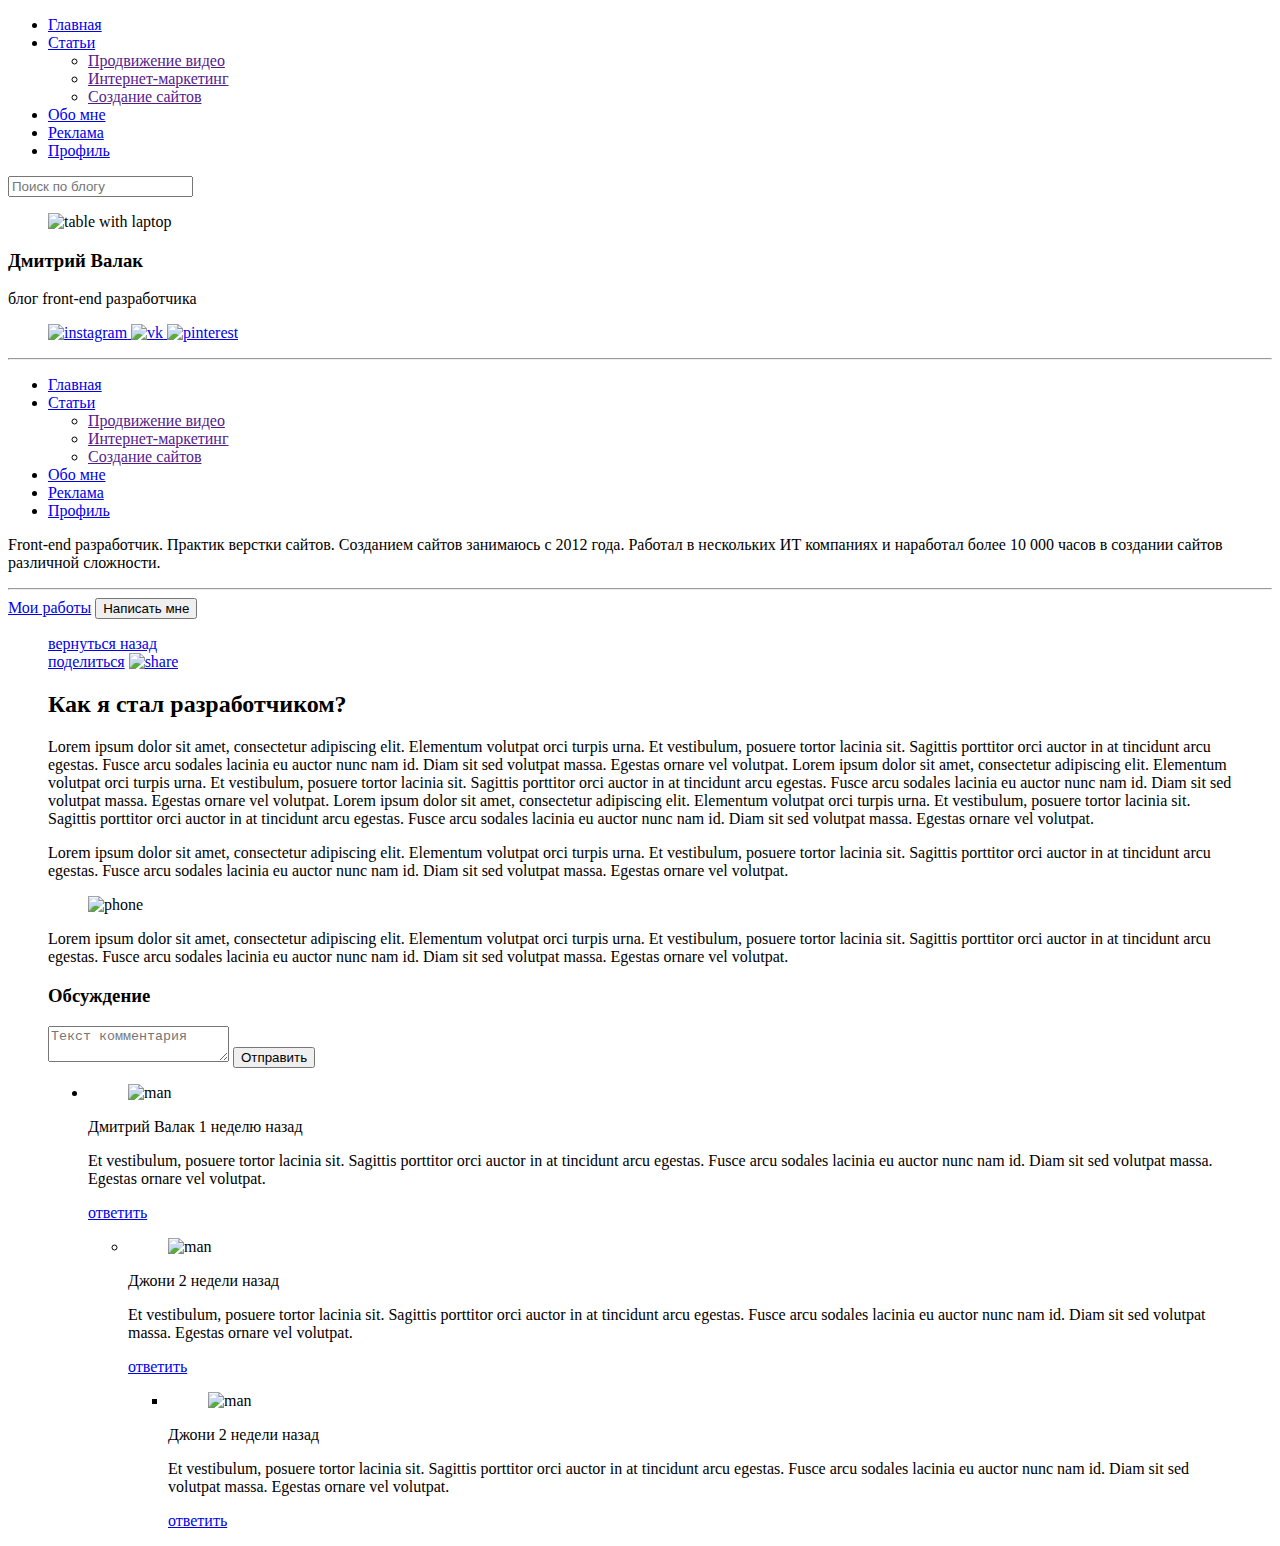
==== about.html @ 5c12fbd5 "Add 12 files html" ====
<!DOCTYPE html>

<html lang="ru">

<head>
   <meta charset="UTF-8">
   <meta http-equiv="X-UA-Compatible" content="IE=edge">
   <meta name="viewport" content="width=device-width, initial-scale=1.0">
   <link href="https://fonts.googleapis.com/css?family=Roboto:300,regular,500" rel="stylesheet" />
   <link href="https://fonts.googleapis.com/css?family=Lato:regular" rel="stylesheet" />
   <link rel="stylesheet" href="css/style.min.css">
   <title>about</title>
</head>

<body>
   <div class="wrapper">
      <!-- Header -->
      <header class="header">
   <div class="header__row">
      <nav class="header__menu  menu">
         <div class="menu__icon  icon-menu">
            <span></span>
            <span></span>
            <span></span>
         </div>
         <div class="menu__body">
            <ul class="menu__list">
               <li class="menu__item">
                  <!-- подключаем страницы и меняем стили у активной ссылки(страницы) -->
                  <a href="index.html" class="menu__link ">Главная</a>
               </li>
               <!-- подключаем страницы и меняем стили у активной ссылки(страницы) -->
               <li class="menu__item"><a href="post-single.html" class="menu__link has-subnav">Статьи</a>
                  <ul class="sub-menu">
                     <li class="sub-menu__item"><a href="" class="sub-menu__link">Продвижение видео</a></li>
                     <li class="sub-menu__item"><a href="" class="sub-menu__link">Интернет-маркетинг</a></li>
                     <li class="sub-menu__item"><a href="" class="sub-menu__link">Создание сайтов</a></li>
                  </ul>
               </li>
               <li class="menu__item"><a href="about.html" class="menu__link">Обо мне</a></li>
               <li class="menu__item"><a href="ads.html" class="menu__link">Реклама</a></li>
               <li class="menu__item"><a href="profile.html" class="menu__link">Профиль</a></li>

            </ul>
         </div>
      </nav>
      <form action="search.html" class="header__form" method="get">
         <input type="text" class="header__input" tabindex="1" placeholder="Поиск по блогу">
      </form>

   </div>

</header>
      <div class="content">
         <!-- Aside(Sidebar) -->
         <aside class="sidebar">
   <div class="sidebar__header  header-sidebar">
      <figure class="header-sidebar__image">
         <img src="./img/Aside-img.jpg" alt="table with laptop">
      </figure>
   </div>
   <div class="sidebar__content">

      <div class="sidebar__person  person-sidebar">
         <div class="person-sidebar__header">
            <figure class="person-sidebar__image">
               <!-- <img src="./img/sidebar-person.png" alt="man"> -->
            </figure>
            <div class="person-sidebar__info">

               <h3 class="person-sidebar__name">Дмитрий Валак</h3>
               <p class="person-sidebar__prof">блог front-end разработчика</p>
            </div>
         </div>


         <figure class="person-sidebar__social  sidebar-social">
            </a>
            <a href="https://www.instagram.com/" class="sidebar-social__link " target="_blank">
               <img src="./img/icons/sidebar-icon-instagram.svg" alt="instagram">
            </a>
            <a href="https://vk.com/" class="sidebar-social__link " target="_blank">
               <img src="./img/icons/sidebar-icon-vk.svg" alt="vk">
            </a>
            <a href="https://ru.pinterest.com/" class="sidebar-social__link " target="_blank">
               <img src="./img/icons/sidebar-icon-pinterest.svg" alt="pinterest">
            </a>
         </figure>
         <hr class="person-sidebar__line">

         <nav class="aside-menu  ">

            <div class="aside-menu__body">
               <ul class="aside-menu__list">
                  <li class="aside-menu__item">
                     <!-- подключаем страницы и меняем стили у активной ссылки(страницы) -->
                     <a href="index.html" class="aside-menu__link ">Главная</a>
                  </li>
                  <!-- подключаем страницы и меняем стили у активной ссылки(страницы) -->
                  <li class="aside-menu__item"><a href="post-single.html" class="aside-menu__link has-subnav">Статьи</a>
                     <ul class="aside-sub-menu">
                        <li class="aside-sub-menu__item"><a href="" class="aside-sub-menu__link">Продвижение видео</a>
                        </li>
                        <li class="aside-sub-menu__item"><a href="" class="aside-sub-menu__link">Интернет-маркетинг</a>
                        </li>
                        <li class="aside-sub-menu__item"><a href="" class="aside-sub-menu__link">Создание сайтов</a>
                        </li>
                     </ul>
                  </li>
                  <li class="aside-menu__item"><a href="text-page.html" class="aside-menu__link">Обо мне</a></li>
                  <li class="aside-menu__item"><a href="ads.html" class="aside-menu__link">Реклама</a></li>
                  <li class="aside-menu__item"><a href="profile.html" class="aside-menu__link">Профиль</a></li>

               </ul>
            </div>
         </nav>

         <p class="person-sidebar__text">Front-end разработчик. Практик верстки сайтов.
            Созданием сайтов занимаюсь с 2012 года. Работал в нескольких ИТ компаниях и наработал более 10 000 часов
            в создании
            сайтов различной сложности.</p>
         <hr class="person-sidebar__line">
         <div class="person-sidebar__buttons">
            <a href="works.html" class="person-sidebar__btn sidebar__btn--red">Мои работы</a>
            <button class="person-sidebar__btn sidebar__btn--blue  modal-more-btn" data-modal="contact-modal"
               type="button">Написать мне</button>
         </div>
      </div>

   </div>



</aside>

         <main class="page">
            <!-- Post-single -->
            <div class="post about-page">
               <div class="container">
                  <figure class="post__card  post-single__card">
                     <div class="post-single__header">
                        <a href="#" class="post-single__back">вернуться назад</a>
                        <div class="post-single__share">
                           <a href="#" class="post-single__link">поделиться</a>
                           <a href="#">

                              <img src="./img/icons/share.svg" alt="share">
                           </a>
                        </div>
                     </div>
                     <figcaption class="post__content">
                        <h2 class="post__title  post-title">Как я стал разработчиком?</h2>
                        <p class=" post__text post-text">Lorem ipsum dolor sit amet, consectetur adipiscing elit.
                           Elementum volutpat orci turpis urna. Et vestibulum, posuere
                           tortor lacinia sit. Sagittis porttitor orci auctor in at tincidunt arcu egestas. Fusce arcu
                           sodales lacinia eu auctor
                           nunc nam id. Diam sit sed volutpat massa. Egestas ornare vel volutpat. Lorem ipsum dolor sit
                           amet, consectetur
                           adipiscing elit. Elementum volutpat orci turpis urna. Et vestibulum, posuere tortor lacinia
                           sit. Sagittis porttitor orci
                           auctor in at tincidunt arcu egestas. Fusce arcu sodales lacinia eu auctor nunc nam id. Diam
                           sit sed volutpat massa.
                           Egestas ornare vel volutpat.

                           Lorem ipsum dolor sit amet, consectetur adipiscing elit. Elementum volutpat orci turpis urna.
                           Et vestibulum, posuere
                           tortor lacinia sit. Sagittis porttitor orci auctor in at tincidunt arcu egestas. Fusce arcu
                           sodales lacinia eu auctor
                           nunc nam id. Diam sit sed volutpat massa. Egestas ornare vel volutpat.</p>
                        <p class="post__text  post-text">Lorem ipsum dolor sit amet, consectetur adipiscing elit.
                           Elementum volutpat orci turpis urna. Et vestibulum, posuere
                           tortor lacinia sit. Sagittis porttitor orci auctor in at tincidunt arcu egestas. Fusce
                           arcu
                           sodales lacinia eu auctor
                           nunc nam id. Diam sit sed volutpat massa. Egestas ornare vel volutpat.</p>
                        <figure class="post__image  post-single__image">
                           <img src="./img/post-single.jpg" alt="phone">
                        </figure>
                        <p class="post__text  post-text">Lorem ipsum dolor sit amet, consectetur adipiscing elit.
                           Elementum volutpat orci turpis urna. Et vestibulum, posuere
                           tortor lacinia sit. Sagittis porttitor orci auctor in at tincidunt arcu egestas. Fusce
                           arcu
                           sodales lacinia eu auctor
                           nunc nam id. Diam sit sed volutpat massa. Egestas ornare vel volutpat.</p>
                     </figcaption>
                     <div class="post__footer">

                        <div class="post__comments comments">
                           <h3 class="comments__title">Обсуждение</h3>

                           <form action="/" class="comments__form" method="post">
                              <textarea name="" id="" class="comments__textarea" placeholder="Текст комментария"
                                 tabindex="1"></textarea>
                              <button class="comments__bt" type="submit">Отправить</button>

                           </form>
                           <div class="comment__body">
                              <ul class="comment__item  comment__item-1">
                                 <li class="comment__person person-comment">
                                    <div class="person-comment__info">
                                       <figure class="person-comment__image">
                                          <img src="./img/comment-person-1.svg" alt="man">
                                       </figure>
                                       <div class="person-comment__desc">

                                          <span class="person-comment__name">Дмитрий Валак</span>

                                          <time class="person-comment__date post-date">1 неделю назад</time>
                                       </div>

                                    </div>
                                    <p class="comment__text">Et vestibulum, posuere tortor lacinia sit. Sagittis
                                       porttitor
                                       orci auctor in at tincidunt arcu egestas. Fusce arcu
                                       sodales lacinia eu auctor nunc nam id. Diam sit sed volutpat massa. Egestas
                                       ornare
                                       vel volutpat.</p>

                                    <a href="#" class="comment__answer  post-link">ответить</a>

                                    <ul class="comment__item  comment__item-2">
                                       <li class="comment__person person-comment">
                                          <div class="person-comment__info">
                                             <figure class="person-comment__image">
                                                <img src="./img/comment-person-2.svg" alt="man">
                                             </figure>
                                             <div class="person-comment__desc">

                                                <span class="person-comment__name">Джони</span>

                                                <time class="person-comment__date post-date">2 недели назад</time>
                                             </div>

                                          </div>
                                          <p class="comment__text">Et vestibulum, posuere tortor lacinia sit. Sagittis
                                             porttitor
                                             orci auctor in at tincidunt arcu egestas. Fusce arcu
                                             sodales lacinia eu auctor nunc nam id. Diam sit sed volutpat massa. Egestas
                                             ornare
                                             vel volutpat.</p>

                                          <a href="#" class="comment__answer  post-link">ответить</a>


                                          <ul class="comment__item  comment__item-2">
                                             <li class="comment__person person-comment">
                                                <div class="person-comment__info">
                                                   <figure class="person-comment__image">
                                                      <img src="./img/comment-person-2.svg" alt="man">
                                                   </figure>
                                                   <div class="person-comment__desc">

                                                      <span class="person-comment__name">Джони</span>

                                                      <time class="person-comment__date post-date">2 недели назад</time>
                                                   </div>

                                                </div>
                                                <p class="comment__text">Et vestibulum, posuere tortor lacinia sit.
                                                   Sagittis
                                                   porttitor
                                                   orci auctor in at tincidunt arcu egestas. Fusce arcu
                                                   sodales lacinia eu auctor nunc nam id. Diam sit sed volutpat massa.
                                                   Egestas
                                                   ornare
                                                   vel volutpat.</p>

                                                <a href="#" class="comment__answer  post-link">ответить</a>
                                             </li>
                                          </ul>
                                       </li>
                                    </ul>
                                 </li>

                                 <!-- <ul class="comment__item  comment__item-2">
                                    <li class="comment__person person-comment">
                                       <figure class="person-comment__image">
                                          <img src="./img/comment-person-2.svg" alt="man">
                                       </figure>
                                       <div class="person-comment__info">
                                          <div class="person-comment__name">Джонни</div>
                                          <time class="person-comment__date post-date">1 неделю назад</time>
                                       </div>
                                    </li>
                                    <p class="comment__text">Et vestibulum, posuere tortor lacinia sit. Sagittis
                                       porttitor
                                       orci auctor in at tincidunt arcu egestas. Fusce arcu
                                       sodales lacinia eu auctor nunc nam id. Diam sit sed volutpat massa. Egestas
                                       ornare
                                       vel volutpat.</p>
                                    <a href="#" class=" post-link comment__answer  ">ответить</a>

                                 </ul> -->
                              </ul>
                           </div>
                        </div>
                     </div>
                  </figure>
               </div>
            </div>
         </main>
      </div>
   </div>
   <script src="https://ajax.googleapis.com/ajax/libs/jquery/3.6.0/jquery.min.js"></script>
   <script src="js/script.min.js"></script>
</body>

</html>
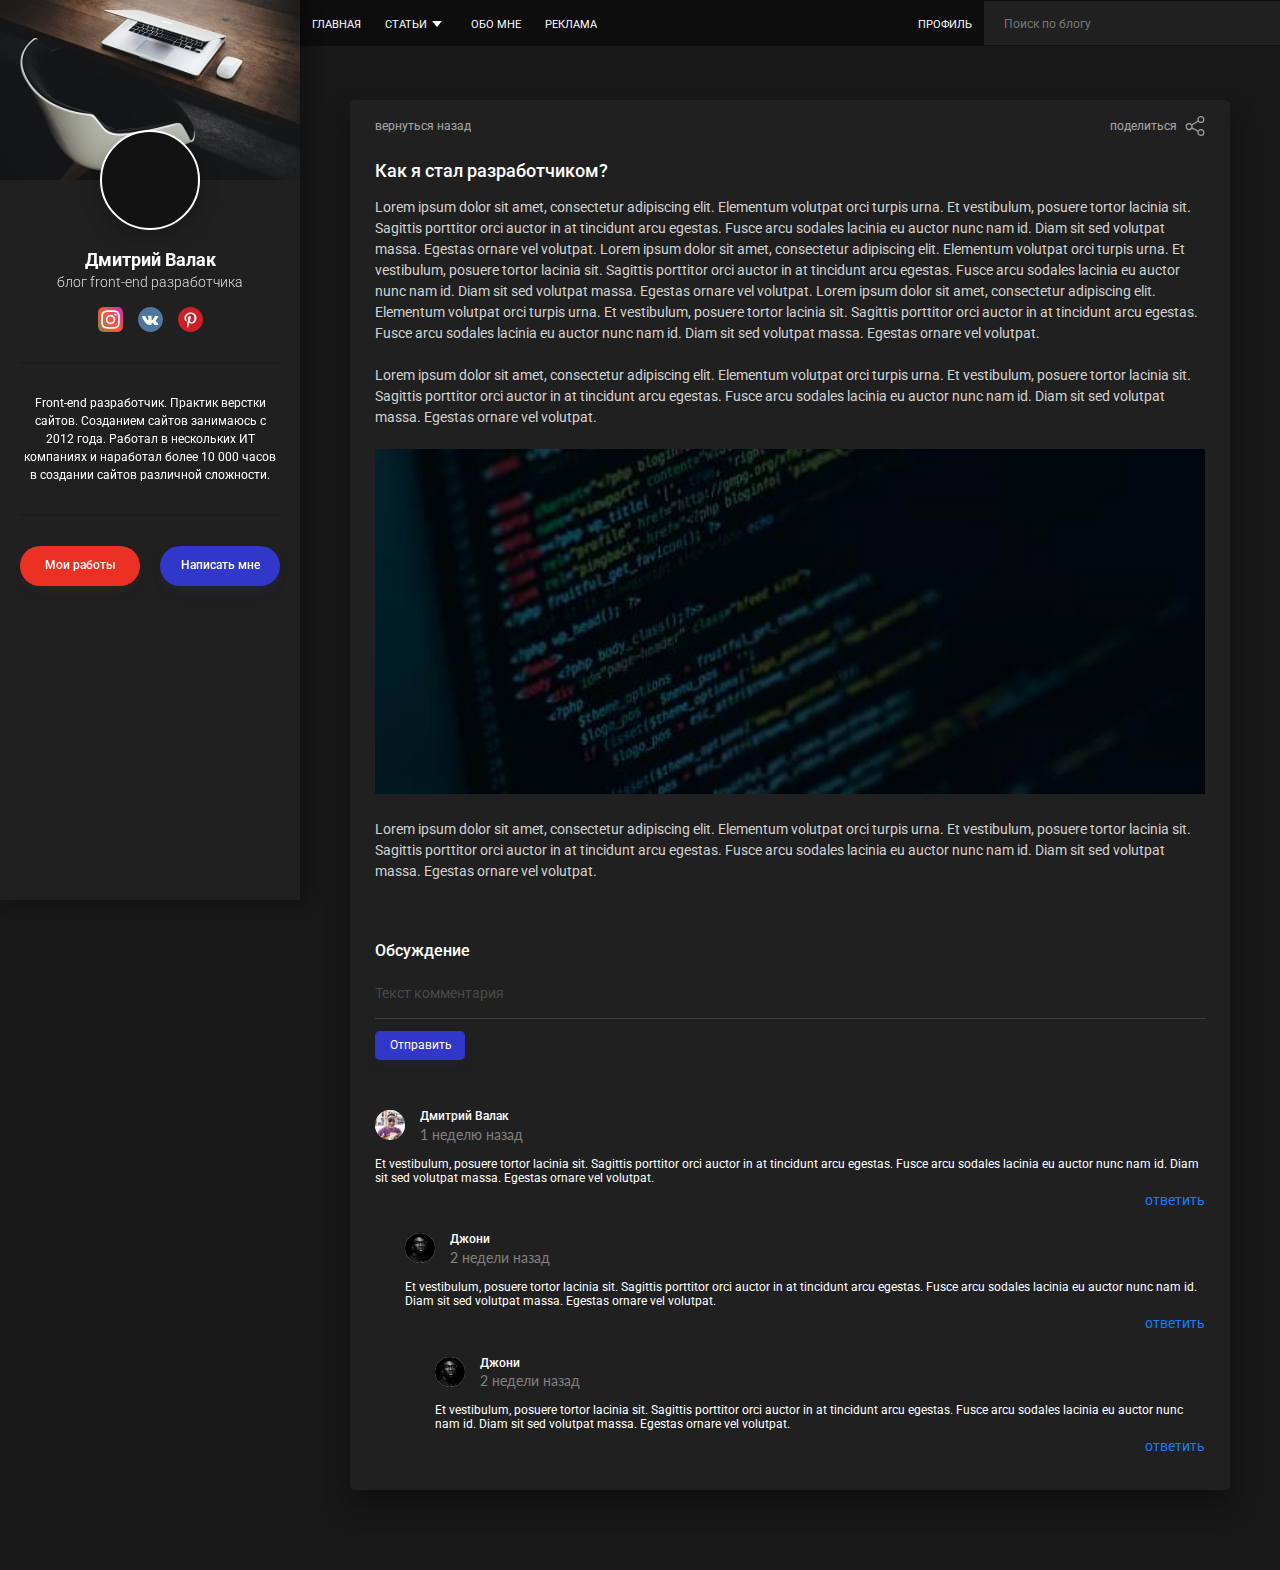
==== commit 4f9233f0: "Update about.html" ====
--- a/about.html
+++ b/about.html
@@ -139,7 +139,7 @@
                <div class="container">
                   <figure class="post__card  post-single__card">
                      <div class="post-single__header">
-                        <a href="#" class="post-single__back">вернуться назад</a>
+                        <a href="index.html" class="post-single__back">вернуться назад</a>
                         <div class="post-single__share">
                            <a href="#" class="post-single__link">поделиться</a>
                            <a href="#">
@@ -305,4 +305,4 @@
    <script src="js/script.min.js"></script>
 </body>
 
-</html>+</html>
--- a/css/style.min.css
+++ b/css/style.min.css
@@ -0,0 +1 @@
+@charset "UTF-8";*{padding:0;margin:0;border:0}*,:after,:before{box-sizing:border-box}:active,:focus{outline:0}a:active,a:focus{outline:0}aside,footer,header,nav{display:block}body,html{height:100%;width:100%;font-size:100%;line-height:1;font-size:16px;-ms-text-size-adjust:100%;-moz-text-size-adjust:100%;-webkit-text-size-adjust:100%}button,input,textarea{font-family:inherit;outline:0;width:inherit}input::-ms-clear{display:none}button{cursor:pointer}button::-moz-focus-inner{padding:0;border:0}a,a:visited{text-decoration:none}a:hover{text-decoration:none}ul li{list-style:none}img{vertical-align:top}html{font-size:62.5%}body{font-family:Roboto,serif;font-weight:400;font-style:normal;color:#d2d2d2;background-color:#181818}img{width:100%;height:auto;-o-object-fit:cover;object-fit:cover}.wrapper{margin:0 auto;width:100%;min-height:100%;overflow:hidden;display:flex;flex-direction:column}.content{display:flex;flex-direction:row;width:100%}.container{padding:0 5rem;margin:0 auto}.post-title{margin:0 0 15px 0;font-family:Roboto;font-style:normal;font-weight:500;font-size:1.8rem;line-height:1.16;color:#fff}.post-text{font-family:Roboto;font-style:normal;font-weight:400;font-size:1.4rem;line-height:1.5;color:#d2d2d2}.post-text:not(:last-child){margin-bottom:21px}.post-date{font-family:Lato;font-style:normal;font-weight:400;font-size:1.4rem;line-height:1.16;color:#828282}.post-about{font-family:Lato;font-style:normal;font-weight:400;font-size:1.2rem;line-height:1.8;text-transform:uppercase;color:#828282}.post-link{margin-left:auto;align-self:end;font-family:Roboto;font-style:normal;font-weight:400;font-size:1.4rem;line-height:1.8;text-align:right;color:#107eff}.post-link:focus,.post-link:hover{color:#ed3024}.post-point{margin:0 15px 0 15px;width:6px;height:6px;border-radius:50%;background-color:#c4c4c4}.embed,.fr-video{position:relative;overflow:hidden}.embed::before,.fr-video::before{content:"";display:block;padding-top:56.25%}.embed embed,.embed iframe,.embed object,.embed video,.fr-video embed,.fr-video iframe,.fr-video object,.fr-video video{width:100%;height:100%;position:absolute;left:0;top:0}.page__title{margin:0 0 30px 0;font-weight:400;font-size:21px;line-height:1;color:#fff}.header{position:fixed;top:0;right:0;width:100%;padding:0 0 0 300px;z-index:30;background-color:#0d0d0d}.header__row{display:flex;flex-direction:row;justify-content:space-around;align-items:center}.header__menu{flex:1 1 69.8%;height:100%}.header__menu .menu__list{display:flex;flex-direction:row}.header__menu .menu__list .menu__item{position:relative;padding:15px 12px 15px 12px;cursor:pointer;transition:all .3s ease 0s}.header__menu .menu__list .menu__item:last-child{margin-left:auto}.header__menu .menu__list .menu__item:hover{background:#3137c9;transition:all .3s ease 0s}.header__menu .menu__list .menu__item:hover>.sub-menu{display:block;transition:all .3s ease 0s}.header__menu .menu__link{font-size:1.1rem;font-weight:400;line-height:1.1;text-transform:uppercase;color:#fff}.header__menu .menu__link._active{color:#ed3024}.header__menu .menu__link.has-subnav{position:relative;padding:0 20px 0 0}.header__menu .menu__link.has-subnav::after{position:absolute;top:47%;right:5px;display:block;content:"";border-style:solid;border-width:6px 5px 0 5px;border-color:#fff transparent transparent transparent;transform:translate(0,-50%)}.sub-menu{position:absolute;top:100%;left:0;display:none;width:165px;box-shadow:0 6px 8px rgba(0,0,0,.2);border-radius:0 0 5px 5px}.sub-menu .sub-menu__item{transition:all .3s ease 0s;padding:10px 0 10px 12px;background-color:#3137c9}.sub-menu .sub-menu__item:hover{background-color:#ed3024}.sub-menu__link{font-size:1.2rem;line-height:1.16;color:#fff}.header__form{flex:1 1 30.2%}.header__input{width:100%;padding:13px 5px 13px 20px;font-size:1.6rem;line-height:1.16;color:#fff;background:#202020}.header__input::-moz-placeholder{color:rgba(255,255,255,.4);font-size:1.2rem}.header__input:-ms-input-placeholder{color:rgba(255,255,255,.4);font-size:1.2rem}.header__input::placeholder{color:rgba(255,255,255,.4);font-size:1.2rem}.sidebar{position:fixed;left:0;top:0;z-index:31;display:flex;flex-direction:column;width:300px;height:100vh;padding:0 0 20px 0;background-color:#202020;box-shadow:5px 0 15px 0 rgba(5,5,5,.4)}.sidebar__header{background-color:#121212}.header-sidebar__image{width:100%}.sidebar__content{margin:-50px 0 0 0;padding:0 2rem 0 2rem}.person-sidebar{display:flex;flex-direction:column;align-items:center}.person-sidebar__image{width:100px;height:100px;border-radius:50%;background-color:#121212;border:2px solid #fff;box-shadow:0 7px 20px rgba(0,0,0,.25)}.person-sidebar__image:not(:last-child){margin-bottom:20px}.person-sidebar__image img{height:100%;width:100%}.person-sidebar__header{display:flex;flex-direction:column;justify-content:center;align-items:center;margin:0 0 17px 0}.person-sidebar__info{display:flex;flex-direction:column;justify-content:center;align-items:center}.person-sidebar__name{font-size:1.8rem;line-height:1.16;color:#fff}.person-sidebar__name:not(:last-child){margin-bottom:3px}.person-sidebar__prof{font-weight:300;font-size:1.4rem;line-height:1.16;text-align:center;color:#dedede}.person-sidebar__prof:not(:last-child){margin-bottom:17px}.sidebar-social{width:105px;display:flex;flex-direction:row;justify-content:space-between;align-items:center}.sidebar-social:not(:last-child){margin-bottom:30px}.sidebar-social img{transition:all .3s ease 0s}.sidebar-social img:focus,.sidebar-social img:hover{filter:sepia(80%)}.aside-menu{display:none}.person-sidebar__text{font-size:1.2rem;line-height:1.5;text-align:center;color:#fff}.person-sidebar__text:not(:last-child){margin-bottom:30px}.person-sidebar__line{width:100%;border:1px solid #1c1c1c}.person-sidebar__line:not(:last-child){margin-bottom:30px}.person-sidebar__buttons{width:100%;display:flex;flex-direction:row;justify-content:space-between;align-items:center}.person-sidebar__btn{width:120px;padding:13px 0 13px 0;font-weight:500;font-size:1.2rem;line-height:1.16;text-align:center;color:#fff;border-radius:25px;transition:all .3s ease 0s}.person-sidebar__btn:focus,.person-sidebar__btn:hover{opacity:.8}.sidebar__btn--red{background:#ed3024;box-shadow:0 7px 17px -10px rgba(242,63,63,.2);border-radius:25px}.sidebar__btn--blue{background:#3137c9;box-shadow:0 7px 17px -10px rgba(32,84,219,.35)}.page{flex:1 1 auto;width:100%;height:100%;padding:0 0 0 300px;display:flex;flex-direction:column}.stories{margin:100px 0 0 0;width:100%;height:auto}.stories__body{width:100%;height:100%}.stories__cards{height:100%;display:grid;grid-template-columns:repeat(4,1fr);grid-template-rows:195px;-moz-column-gap:14px;column-gap:14px}.card-stories{position:relative;transition:all .3s ease 0s;overflow:hidden}.card-stories:focus,.card-stories:hover{opacity:.7}.card-stories__image{width:100%;height:100%}.card-stories__image img{height:100%;-o-object-fit:cover;object-fit:cover;-o-object-position:center;object-position:center;background:linear-gradient(180deg,rgba(0,0,0,.8) 0,rgba(0,0,0,0) 52.08%,rgba(0,0,0,.8) 100%),url(.jpg);filter:drop-shadow(0 5px 15px rgba(0, 0, 0, .2));border-radius:6px}.card-stories__description{position:absolute;left:0;top:0;display:flex;flex-direction:column;justify-content:space-between;width:100%;height:100%;padding:14px;font-size:1.2rem;font-weight:400;color:#fff}.card-stories__title{font-weight:400}.card-stories__date{text-transform:uppercase;text-align:right}.stories__slide{display:none}.slider__body{display:none}.add-post{margin:30px 0 0 0}.add-post__form{display:flex;flex-direction:row;min-height:74px;background:#121212;box-shadow:0 15px 25px rgba(0,0,0,.45);border-radius:5px}.add-post__textarea{width:75%;padding:28px 10px 12px 28px;resize:none;font-size:1.5rem;line-height:inherit;vertical-align:middle;color:#d2d2d2;background:0 0}.add-post__textarea ::-moz-placeholder{color:#d2d2d2}.add-post__textarea :-ms-input-placeholder{color:#d2d2d2}.add-post__textarea ::placeholder{color:#d2d2d2}.add-post__form-action{display:flex;flex-direction:row;justify-content:space-evenly;align-items:center;width:25%;padding:0 15px 0 10px}.add-post__label{width:44px;height:44px;background:#ebebeb url(../img/icons/add-file.svg) no-repeat;background-position:52% center;border-radius:50%;cursor:pointer;transition:all .3s ease 0s}.add-post__label:focus,.add-post__label:hover{background-color:#ed3024}.add-post__label input{display:none}.add-post__btn{width:44px;height:44px;background:#3137c9 url(../img/icons/send-form.svg) no-repeat;background-position:53% center;border-radius:50%;cursor:pointer;transition:all .3s ease 0s}.add-post__btn:focus,.add-post__btn:hover{background-color:#ed3024}.simple-post{margin:30px 0 0 0}.simple-post__body{padding:25px 28px;background:#202020;box-shadow:0 15px 25px rgba(0,0,0,.35);border-radius:5px}.simple-post__text:not(:last-child){margin-bottom:5px}.post{margin:30px 0 0 0}.post__card{padding:0;background:#202020;box-shadow:0 15px 25px rgba(0,0,0,.35);border-radius:5px}.post__image{max-width:100%;height:auto}.post__body{padding:25px;display:flex;flex-direction:column}.post__body h2,.post__body h3,.post__body h4{margin:0 0 15px 0;font-family:Roboto;font-style:normal;font-weight:500;font-size:1.8rem;line-height:1.16;color:#fff}.post__body p{margin:0;font-family:Roboto;font-style:normal;font-weight:400;font-size:1.4rem;line-height:1.5;color:#d2d2d2}.post__body ol,.post__body ul{margin:20px 0 20px 0}.post__body ol{margin:20px 0 20px 20px}.post__body th{font-family:Roboto;font-style:normal;font-weight:500;font-size:1.6rem;line-height:1.16;color:#fff}.post__body li,.post__body td{font-family:Roboto;font-style:normal;font-weight:400;font-size:1.4rem;line-height:1.5;color:#d2d2d2}.post__body a.post-link:focus,.post__body a.post-link:hover{color:#ed3024}.post__body button{padding:8px 15px 8px 15px;font-weight:400;font-size:1.2rem;line-height:1.13;color:#fff;background:#3137c9;box-shadow:0 4px 15px -7px rgba(48,55,201,.3);border-radius:5px;transition:all .3s ease 0s}.post__body button:not(:last-child){margin-bottom:10px}.post__body button:focus,.post__body button:hover{opacity:.8}.post__body img{width:100%;height:auto;-o-object-fit:cover;object-fit:cover}.post__body img:not(:last-child){margin-bottom:20px}.post__body embed:not(:last-child),.post__body iframe:not(:last-child),.post__body object:not(:last-child),.post__body video:not(:last-child){margin-bottom:10px}.post__info{display:flex;flex-direction:row}.post__desc{display:flex;flex-direction:row;align-items:center}.post__video{padding:25px 25px 0 25px}.pagination{margin:80px 0 80px 0;display:flex;flex-direction:row;justify-content:center}.pagination__item{display:flex;flex-direction:row;justify-content:space-between;align-items:center}.pagination__item:not(:last-child){margin-right:10px}.pagination__link{display:flex;flex-direction:column;justify-content:center;align-items:center;width:40px;height:40px;font-size:1.4rem;font-weight:400;line-height:1.16;text-align:center;color:#fff;background:#0d0d0d;box-shadow:0 0 10px rgba(0,0,0,.15);border-radius:3px}.pagination__link:focus,.pagination__link:hover{background-color:#ed3024}.pagination__link.active{background-color:#104be3;box-shadow:0 0 10px rgba(58,108,234,.15);border-radius:3px}.post-single{margin:100px 0 80px 0}.post-single__header{width:100%;padding:16px 25px 0 25px;display:flex;flex-direction:row;justify-content:space-between;align-items:center}.post-single__back{font-weight:400;font-size:1.2rem;line-height:14px;color:#fff;opacity:.6;transition:all .3s ease 0s}.post-single__back:focus,.post-single__back:hover{opacity:1}.post-single__share{display:flex;flex-direction:row;justify-content:space-between;align-items:center}.post-single__share .post-single__link{margin:0 8px 0 0;font-weight:400;font-size:1.2rem;line-height:14px;color:#fff;opacity:.6;transition:all .3s ease 0s}.post-single__share .post-single__link:focus,.post-single__share .post-single__link:hover{opacity:1}.post-single__share img{opacity:.6;transition:all .3s ease 0s}.post-single__share img:focus,.post-single__share img:hover{opacity:1}.post__content{padding:25px;display:flex;flex-direction:column}.post__content h2,.post__content h3,.post__content h4{margin:0 0 15px 0;font-family:Roboto;font-style:normal;font-weight:500;font-size:1.8rem;line-height:1.16;color:#fff}.post__content p{margin:0;font-family:Roboto;font-style:normal;font-weight:400;font-size:1.4rem;line-height:1.5;color:#d2d2d2}.post__content ol,.post__content ul{margin:20px 0 20px 0}.post__content ol{margin:20px 0 20px 20px}.post__content th{font-family:Roboto;font-style:normal;font-weight:500;font-size:1.6rem;line-height:1.16;color:#fff}.post__content li,.post__content td{font-family:Roboto;font-style:normal;font-weight:400;font-size:1.4rem;line-height:1.5;color:#d2d2d2}.post__content a{display:contents;margin:5px 0 5px 0;font-family:Roboto;font-style:normal;font-weight:400;font-size:1.4rem;line-height:1.8;color:#107eff;transition:all .3s ease 0s}.post__content a:focus,.post__content a:hover{color:#ed3024}.post__content button{padding:8px 15px 8px 15px;font-weight:400;font-size:1.2rem;line-height:1.13;color:#fff;background:#3137c9;box-shadow:0 4px 15px -7px rgba(48,55,201,.3);border-radius:5px;transition:all .3s ease 0s}.post__content button:not(:last-child){margin-bottom:10px}.post__content button:focus,.post__content button:hover{opacity:.8}.post__content img{width:100%;height:auto;-o-object-fit:cover;object-fit:cover}.post__content img:not(:last-child){margin-bottom:20px}.post__content embed:not(:last-child),.post__content iframe:not(:last-child),.post__content object:not(:last-child),.post__content video:not(:last-child){margin-bottom:10px}.post-single__info:not(:last-child){margin-bottom:30px}.post-single__image:not(:last-child){margin-bottom:25px}.post__footer{padding:0 25px 0 25px}.post__related h2,.post__related h3,.post__related h4{margin:0 0 20px 0;font-weight:500;font-size:1.6rem;line-height:1.8;color:#fff}.post__related a{margin:10px 0 0 0;width:100%;font-weight:500;font-size:1.4rem;line-height:1.13;color:#f3eba2;transition:all .3s ease 0s}.post__related a:not(:last-child){margin-bottom:5px}.post__related a:focus,.post__related a:hover{color:#ed3024}.post__related time{font-family:Lato;font-style:normal;font-weight:400;font-size:1.4rem;line-height:1.16;color:#828282}.related-post{padding:30px 0 30px 0;border-top:1px solid #1c1c1c;border-bottom:1px solid #1c1c1c}.related-post__title{margin:0 0 20px 0;font-weight:500;font-size:1.6rem;line-height:1.8;color:#fff}.related-post__items{width:100%;display:flex;flex-direction:row;justify-content:space-between;flex-wrap:wrap;row-gap:25px}.related-post__item{flex:0 1 48%;display:flex;flex-direction:column}.related-post__link{font-weight:500;font-size:1.4rem;line-height:1.13;color:#f3eba2;transition:all .3s ease 0s}.related-post__link:not(:last-child){margin-bottom:5px}.related-post__link:focus,.related-post__link:hover{color:#ed3024}.post__comments h2,.post__comments h3,.post__comments h4{margin:0 0 20px 0;font-weight:500;font-size:1.6rem;line-height:1.8;color:#fff}.post__comments span{font-weight:500;font-size:1.2rem;line-height:1.13;color:#fff}.post__comments span:not(:last-child){margin-bottom:3px}.post__comments p{font-weight:400;font-size:1.2rem;line-height:1.13;color:#fff}.post__comments p:not(:last-child){margin-bottom:3px}.post__comments time{font-family:Lato;font-style:normal;font-weight:400;font-size:1.4rem;line-height:1.16;color:#828282}.post__comments button{width:90px;padding:8px 15px 8px 15px;font-weight:400;font-size:1.2rem;line-height:1.13;color:#fff;background:#3137c9;box-shadow:0 4px 15px -7px rgba(48,55,201,.3);border-radius:5px;transition:all .3s ease 0s}.post__comments button:focus,.post__comments button:hover{opacity:.8}.post__comments a{font-family:Roboto;font-style:normal;font-weight:400;font-size:1.4rem;line-height:1.8;color:#107eff}.post__comments a:focus,.post__comments a:hover{color:#ed3024}.post__comments img{width:30px;height:30px;margin:0 15px 0 0}.comments{padding:30px 0 30px 0}.comments__title{margin:0 0 20px 0;font-weight:500;font-size:1.6rem;line-height:1.8;color:#fff}.comments__form{margin:0 0 50px 0;display:flex;flex-direction:column;background-color:#202020}.comments__textarea{width:100%;font-weight:400;font-size:1.4rem;line-height:1.13;resize:none;background-color:transparent;border-bottom:1px solid #3f3f3f;color:#fff}.comments__textarea::-moz-placeholder{color:rgba(255,255,255,.2)}.comments__textarea:-ms-input-placeholder{color:rgba(255,255,255,.2)}.comments__textarea::placeholder{color:rgba(255,255,255,.2)}.comments__textarea:not(:last-child){margin-bottom:12px}.comments__btn{width:90px;padding:8px 15px 8px 15px;font-weight:400;font-size:1.2rem;line-height:1.13;color:#fff;background:#3137c9;box-shadow:0 4px 15px -7px rgba(48,55,201,.3);border-radius:5px;transition:all .3s ease 0s}.comments__btn:focus,.comments__btn:hover{opacity:.8}.comment__body{display:flex;flex-direction:column}.comment__item{display:flex;flex-direction:column}.comment__item .comment__item{padding:20px 0 0 30px}.person-comment{display:flex;flex-direction:column}.person-comment:not(:last-child){margin-bottom:15px}.person-comment__info{margin:0 0 15px 0;display:flex;flex-direction:row}.person-comment__image{width:30px;height:30px;margin:0 15px 0 0}.person-comment__desc{display:flex;flex-direction:column}.person-comment__name{font-weight:500;font-size:1.2rem;line-height:1.13;color:#fff}.person-comment__name:not(:last-child){margin-bottom:3px}.person-comment__date{font-weight:400;font-size:1.2rem;line-height:1.13;color:#757575}.comment__text{font-weight:400;font-size:1.2rem;line-height:1.13;color:#fff}.comment__text:not(:last-child){margin-bottom:3px}.fade-block-more{display:none}.fade-more{position:fixed;top:0;left:0;right:0;bottom:0;padding:0 10px 0 10px;background-color:rgba(32,32,32,.6823529412)}.modal-more__window{position:absolute;left:50%;top:50%;max-width:500px;padding:80px 80px 25px 80px;background:#202020;box-shadow:0 10px 35px rgba(0,0,0,.25);border-radius:5px;transform:translate(-50%,-50%)}.modal-more__window .modal-more__share{width:100%}.modal-more__btn-close{position:absolute;top:20px;right:20px;width:20px;height:20px;background-color:transparent;opacity:.6;transition:all .3s ease 0s}.modal-more__btn-close:focus,.modal-more__btn-close:hover{transform:scale(.8);opacity:1}.works{margin:100px 0 80px 0}.works__title{margin:0 0 30px 0;font-weight:400;font-size:2.1rem;line-height:1;color:#fff}.works__cards{display:flex;flex-direction:column;row-gap:30px}.card-work{display:flex;flex-direction:row;background:#202020;box-shadow:0 15px 25px rgba(0,0,0,.35);border-radius:5px}.card-work__image{flex:0 1 51.6%}.card-work__image img{height:100%}.card-work__description{flex:0 1 48.4%;display:flex;flex-direction:column;padding:25px}.card-work__title{margin:0 0 30px 0;font-weight:500;font-size:2.4rem;line-height:1.16;color:#fff;transition:all .3s ease 0s}.card-work__title:focus,.card-work__title:hover{color:#ed3024}.card-work__text{font-weight:300;font-size:16px;line-height:1.69;color:#d2d2d2}.card-work__text:not(:last-child){margin-bottom:30px}.card-work__tags{margin:0 0 10px 0;display:flex;flex-direction:row;flex-wrap:wrap;row-gap:10px}.card-work__tag{padding:4px 9px 3px 9px;font-weight:400;font-size:1.1rem;line-height:1;text-transform:uppercase;color:#fff;background:#ea8c1e;border-radius:3px;transition:all .3s ease 0s}.card-work__tag:not(:last-child){margin-right:10px}.card-work__tag:focus,.card-work__tag:hover{background-color:#ed3024}.card-work__link{margin-top:auto;padding:9px 13px;align-self:end;font-weight:400;font-size:1.2rem;line-height:1.1;color:#fff;background:#3137c9;box-shadow:0 4px 15px -7px rgba(48,55,201,.3);border-radius:5px;transition:all .3s ease 0s}.card-work__link:focus,.card-work__link:hover{opacity:.8}.post-search{margin:100px 0 80px 0}.post-card--search:not(:last-child){margin-bottom:30px}.profile{margin:100px 0 80px 0}.profile__title{margin:0 0 60px 0}.form-profile{display:flex;flex-direction:column}.cabinet{display:flex;flex-direction:row;justify-content:space-between;align-items:start}.form-cabinet{flex:0 1 56.6%;display:flex;flex-direction:column;background-color:#181818}.form-field{width:100%;margin:0 0 25px 0;padding:0 0 10px 0;color:#fff;background-color:transparent;border-bottom:1px solid #3f3f3f}.avatar-cabinet{flex:0 1 25%}.avatar-cabinet img{display:block;margin:0 0 15px 0;box-shadow:0 5px 15px rgba(0,0,0,.25)}.add-cabinet__file{font-size:1.4rem;line-height:16px;-webkit-text-decoration-line:underline;text-decoration-line:underline;color:#107eff;width:100%;cursor:pointer}.add-cabinet__file:focus,.add-cabinet__file:hover{color:#ed3024}.add-cabinet__file input[type=file]{display:none}.form-btn{width:90px;padding:8px 15px 8px 15px;font-weight:400;font-size:1.2rem;line-height:14px;color:#fff;background:#3137c9;box-shadow:0 4px 15px -7px rgba(48,55,201,.3);border-radius:5px;transition:all .3s ease 0s}.form-btn:focus,.form-btn:hover{opacity:.8}.sign-up{margin:100px 0 80px 0}.sign-up__title{text-align:center}.form-auth{width:46.6%;margin:0 auto}.form__footer{display:flex;flex-direction:column}.form-auth__footer{align-items:center}.form-auth__footer:not(:last-child){margin-bottom:25px}.form-auth__btn{width:110px}.form__footer-list{display:flex;flex-direction:row;justify-content:space-evenly}.form__footer-link{font-weight:400;font-size:1.2rem;line-height:1.48;color:#fff;transition:all .3s ease 0s}.form__footer-link:focus,.form__footer-link:hover{color:#ed3024}.sign-in{margin:100px 0 80px 0}.sign-in__title{text-align:center}.reset{margin:100px 0 80px 0}.reset__title{text-align:center}.about-page{margin:100px 0 80px 0}.ads{margin:100px 0 80px 0}.modal{position:fixed;top:0;left:0;right:0;bottom:0;z-index:33;padding:0 10px 0 10px;background-color:rgba(32,32,32,.6823529412);display:none}.modal.show{display:flex}.modal__window{position:absolute;left:50%;top:50%;max-width:500px;padding:80px 80px 25px 80px;background:#202020;box-shadow:0 10px 35px rgba(0,0,0,.25);border-radius:5px;transform:translate(-50%,-50%)}.modal__window .modal-more__form{width:100%}.modal__btn-close{position:absolute;top:20px;right:20px;width:20px;height:20px;background-color:transparent;opacity:.6;transition:all .3s ease 0s}.modal__btn-close:focus,.modal__btn-close:hover{transform:scale(.8);opacity:1}.modal{display:none}.share-modal__window{padding:77px 138px 77px 138px;display:flex;flex-direction:row;justify-content:center;align-items:center;background:#202020;box-shadow:0 10px 35px rgba(0,0,0,.25);border-radius:5px}.share-modal__links{display:flex;flex-direction:row;justify-content:space-between;align-items:center;width:225px}.social__link img{transition:all .3s ease 0s}.social__link img:focus,.social__link img:hover{filter:sepia(80%)}.modal{display:none}.story-modal__window{width:430px;height:590px;padding:10px}.story-modal__video{-o-object-fit:cover;object-fit:cover;width:100%;height:100%}@media (max-width:991.98px){.header{padding:0 0 0 250px}.header__menu .menu__list .menu__item{padding:15px 6px}.content{margin:40px 0 0 0}.sidebar{width:250px}.person-sidebar__buttons{display:flex;flex-direction:column;row-gap:2rem}.page{padding:0 0 0 250px}.container{padding:0 3rem}.stories{margin:50px 0 0 0}.stories__cards{grid-template-columns:repeat(2,1fr);grid-template-rows:195px 195px;gap:14px}.add-post__form-action{justify-content:space-evenly;align-items:center;padding:0 10px 0 10px}.add-post__label{width:40px;height:40px}.add-post__btn{width:40px;height:40px}.post-point{margin:0 12px 0 12px}.pagination{margin:65px 0 65px 0}.post-single{margin:50px 0 50px 0}.works{margin:50px 0 50px 0}.card-work{display:flex;flex-direction:column}.card-work__image{flex:0 1 100%}.card-work__description{flex:0 100%}.post-search{margin:50px 0 50px 0}.profile{margin:50px 0 50px 0}.sign-up{margin:50px 0 50px 0}.form-auth{width:60%;margin:0 auto}.sign-in{margin:50px 0 50px 0}.reset{margin:50px 0 50px 0}.ads{margin:50px 0 50px 0}.about-page{margin:50px 0 50px 0}.form__footer-list{display:flex;flex-direction:column;align-items:center;row-gap:10px}.modal__window{padding:60px 60px 25px 60px}.share-modal__window{padding:57px 118px 57px 118px}.story-modal__window{padding:10px}}@media (max-width:767.98px){.header{z-index:32}.header__menu .icon-menu{display:block;position:absolute;width:26px;top:12px;left:15px;height:18px;cursor:pointer;z-index:3}.header__menu .icon-menu span{transition:all .3s ease 0s;position:absolute;top:0;left:0;width:100%;height:2px;background-color:#fff}.header__menu .icon-menu span:first-child{top:0}.header__menu .icon-menu span:nth-child(2){top:8px}.header__menu .icon-menu span:last-child{top:auto;bottom:0}.header__menu .icon-menu.active{position:fixed}.header__menu .icon-menu.active span{transform:scale(0);background-color:#fff}.header__menu .icon-menu.active span:first-child{transform:rotate(-45deg);top:calc(50% - 1px)}.header__menu .icon-menu.active span:last-child{transform:rotate(45deg);top:calc(50% - 1px)}.menu__body{position:fixed;width:100%;height:auto;left:0;top:0;padding:60px 0 20px 0;background-color:#121212;overflow:auto;transform:translate(0,-100%);transition:transform .7s linear}.menu__body.active{transform:translate(0,0)}.menu__body .menu__list{display:flex;flex-direction:column;justify-content:center;align-items:center}.menu__body .menu__list .menu__item{width:100%;padding:20px}.menu__body .menu__list .menu__item:last-child{margin-left:0}.menu__body .menu__link{font-size:1.25rem;color:#fff}.sub-menu{top:-100%;left:30%}.header__form{flex:0 0 100%}.sidebar{height:100%;transform:translate(-100%,0);transition:transform .7s linear}.sidebar.active{top:5px;display:flex;transform:translate(0,0);overflow:auto}.sidebar__content{margin:-20px 0 0 0;padding:0 5px 0 5px}.person-sidebar__header{display:flex;flex-direction:row;align-items:flex-end}.person-sidebar__image{align-self:start;width:65px;height:65px}.person-sidebar__image:not(:last-child){margin-bottom:0}.person-sidebar__info{margin:30px 0 0 0}.person-sidebar__name{font-size:1.5rem}.person-sidebar__name:not(:last-child){margin-bottom:2px}.person-sidebar__prof{font-size:1.2rem}.person-sidebar__prof:not(:last-child){margin-bottom:14px}.sidebar-social{display:none}.aside-menu{display:block;width:210px;height:210px;height:auto;margin:0 0 20px 0}.aside-menu__link{padding:10px 0 10px 0;font-weight:300;font-size:1.6rem;line-height:1.48;color:#fff;transition:all .3s ease 0s}.aside-menu__link:focus,.aside-menu__link:hover{color:#107eff}.aside-sub-menu{padding:0 0 0 17px}.aside-sub-menu__link{font-weight:300;font-size:1.6rem;line-height:1.48;color:#fff;transition:all .3s ease 0s}.aside-sub-menu__link:focus,.aside-sub-menu__link:hover{color:#107eff}.person-sidebar__line{border:1px solid #1c1c1c}.person-sidebar__line:not(:last-child){margin-bottom:10px}.person-sidebar__text{display:none}.person-sidebar__buttons{row-gap:1rem}.container{padding:0 2rem}.page{padding:0}.stories{margin:30px 0 0 0}.add-post__textarea{width:70%}.add-post__label{width:36px;height:36px}.add-post__form-action{width:30%}.add-post__btn{width:36px;height:36px}.simple-post__body{padding:18px 18px}.post__body{padding:18px 18px}.post__info{display:flex;flex-direction:column}.post-link{margin:13px 0 0 0;align-self:start}.post__video{padding:18px 18px 0 18px}.post-single{margin:30px 0 50px 0}.post-single__header{padding:16px 18px 0 18px}.post__content{padding:18px}.post__footer{padding:0 18px 0 18px}.related-post__items{display:flex;flex-direction:column;align-items:start;row-gap:25px}.related-post__item{flex:0 0 100%}.works{margin:30px 0 50px 0}.card-work__description{padding:18px}.card-work__tags{margin:0 0 20px 0}.card-work__link{align-self:start}.post-search{margin:30px 0 50px 0}.profile{margin:30px 0 50px 0}.cabinet{display:flex;flex-direction:column;row-gap:30px}.form-cabinet{width:100%}.avatar-cabinet{width:40%;margin:0 0 30px 0}.form-btn{width:100%}.sign-up{margin:30px 0 50px 0}.form-auth{width:70%;margin:0 auto}.sign-in{margin:30px 0 50px 0}.reset{margin:30px 0 50px 0}.about-page{margin:30px 0 50px 0}.ads{margin:30px 0 50px 0}.modal__window{width:70%;padding:60px 40px 25px 40px}.modal__window .modal-more__form{width:100%}.share-modal__window{padding:50px 90px 50px 90px}.story-modal__window{padding:10px}}@media (max-width:575.98px){.container{padding:0 15px}.stories{margin:20px 0 0 0}.stories__cards{grid-template-columns:1fr 1fr;grid-template-rows:repeat(2,210px);gap:7px}.pagination{margin:50px 0 50px 0}.post-single{margin:20px 0 45px 0}.works{margin:20px 0 45px 0}.post-search{margin:20px 0 45px 0}.profile{margin:20px 0 45px 0}.sign-up{margin:20px 0 45px 0}.form-auth{width:100%;margin:0 auto}.sign-in{margin:20px 0 45px 0}.reset{margin:20px 0 45px 0}.about-page{margin:20px 0 45px 0}.ads{margin:20px 0 45px 0}.modal__window{padding:60px 20px 25px 20px}.share-modal__window{padding:50px 50px 50px 50px}.story-modal__window{height:400px;padding:10px}}@media (max-width:479.98px){.header{padding:0 0 0 180px}.stories{display:none}.slider__body{display:inline-block;height:195px}.slider{max-width:98%;height:100%;margin:10px auto;overflow:hidden}.slider__track{height:100%;display:flex;flex-direction:row;overflow:hidden;transition:all 1s ease}.sliders__card{margin:0 2px 0 2px;position:relative}.sliders__card .card-stories__description{position:absolute;left:0;top:0;display:flex;flex-direction:column;justify-content:space-between;width:100%;height:100%;padding:14px;font-size:1.2rem;font-weight:400;color:#fff}.sliders__card .card-stories__title{font-weight:400}.sliders__card .card-stories__date{text-transform:uppercase;text-align:right}.slider__image{border-radius:6px}.slider__image img{height:100%;-o-object-fit:cover;object-fit:cover;-o-object-position:center;object-position:center;background:linear-gradient(180deg,rgba(0,0,0,.8) 0,rgba(0,0,0,0) 52.08%,rgba(0,0,0,.8) 100%),url(.jpg);filter:drop-shadow(0 5px 15px rgba(0, 0, 0, .2));border-radius:6px}.buttons{display:flex;flex-direction:row;justify-content:space-around;align-items:center}.button{padding:8px 18px;background-color:#3137c9;border-radius:5px;color:#fff}.button:focus,.button:hover{opacity:.8}.add-post{display:none}.simple-post{margin:70px 0 0 0}.simple-post__body{padding:18px 15px}.post-title{margin:0 0 19px 0}.post__image img{min-height:183px}.post__body{padding:18px 15px}.post__desc{justify-content:flex-start;min-width:200px}.post-point{margin:0 7px 0 7px}.post__video{padding:15px 15px 0 15px}.post-single__header{padding:15px 15px 0 15px}.post__content{padding:15px 15px 40px 15px}.post__footer{padding:0 15px 0 15px}.card-work__description{padding:15px}.modal__window{width:90%;padding:50px 10px 10px 10px}.share-modal__window{padding:50px 20px 50px 20px}.story-modal__window{height:300px;padding:10px}}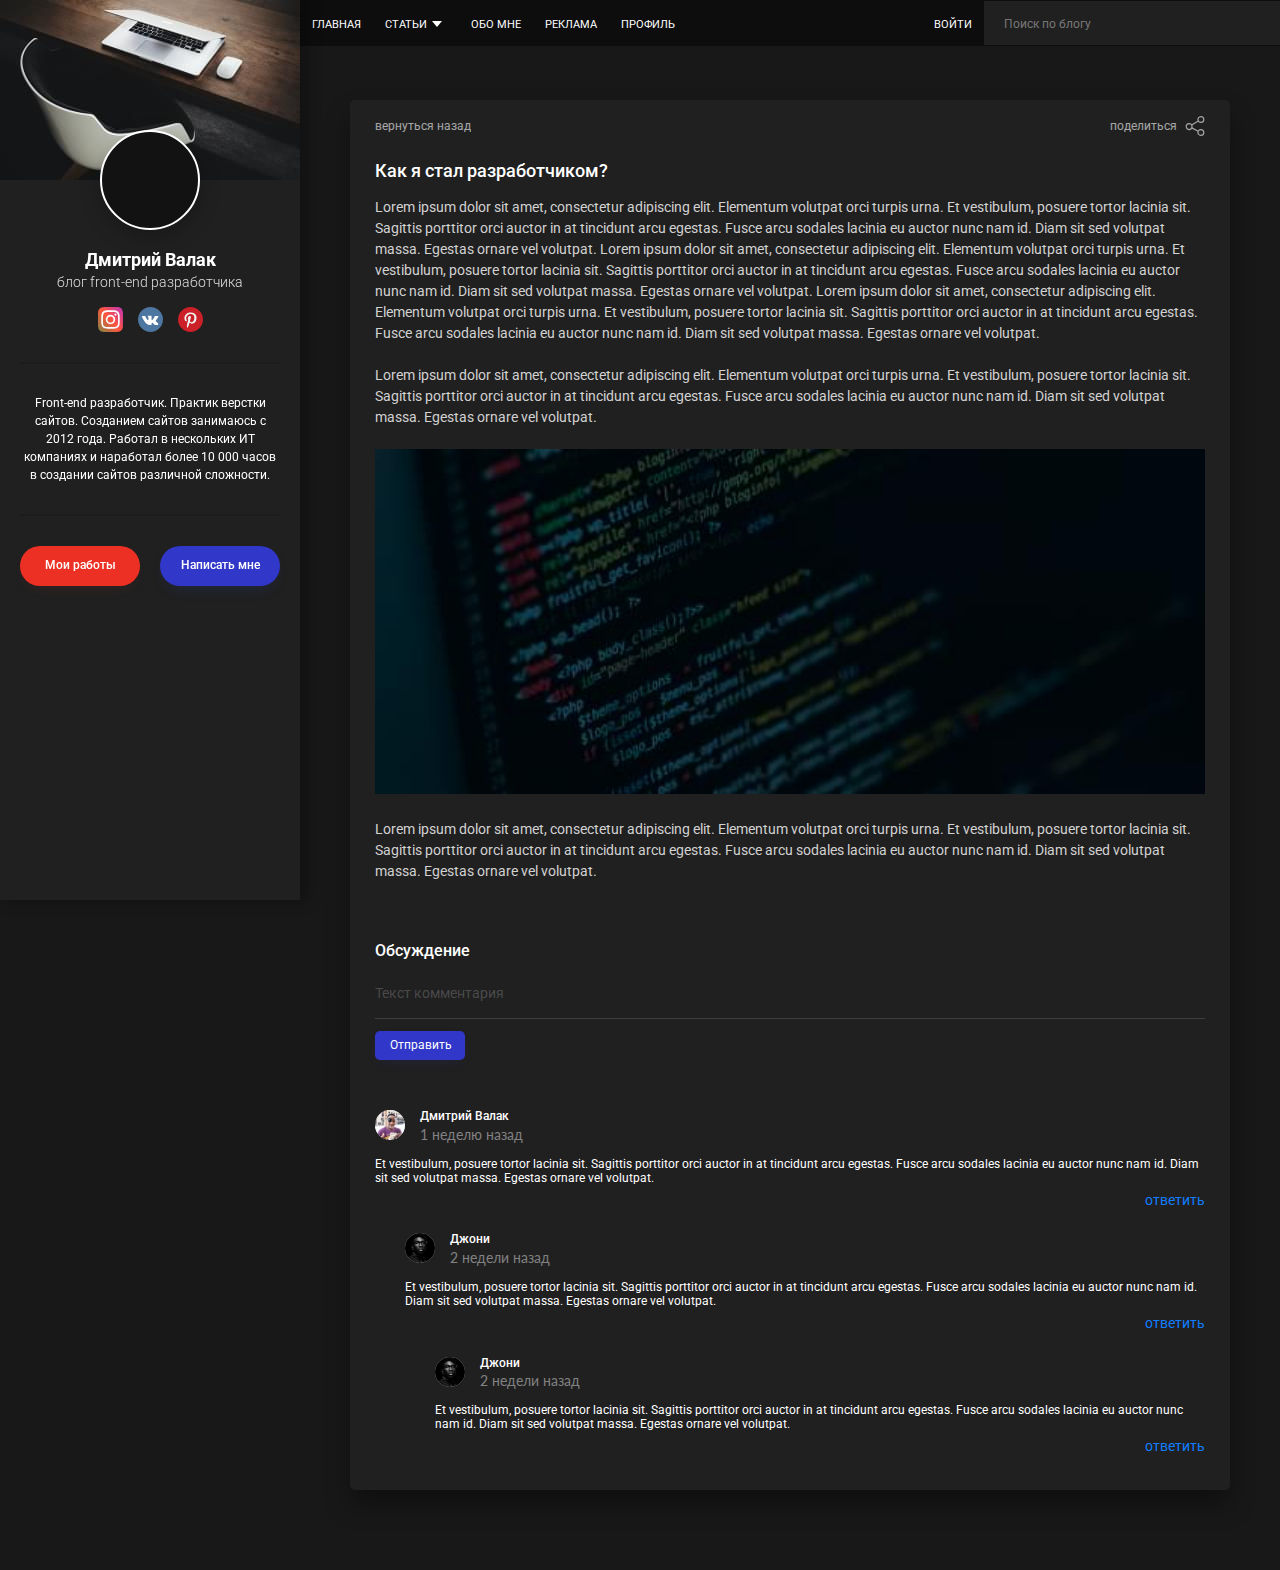
==== commit da0ead21: "added link" ====
--- a/about.html
+++ b/about.html
@@ -40,7 +40,7 @@
                <li class="menu__item"><a href="about.html" class="menu__link">Обо мне</a></li>
                <li class="menu__item"><a href="ads.html" class="menu__link">Реклама</a></li>
                <li class="menu__item"><a href="profile.html" class="menu__link">Профиль</a></li>
-
+               <li class="menu__item"><a href="sign-in.html" class="menu__link">Войти</a></li>
             </ul>
          </div>
       </nav>
